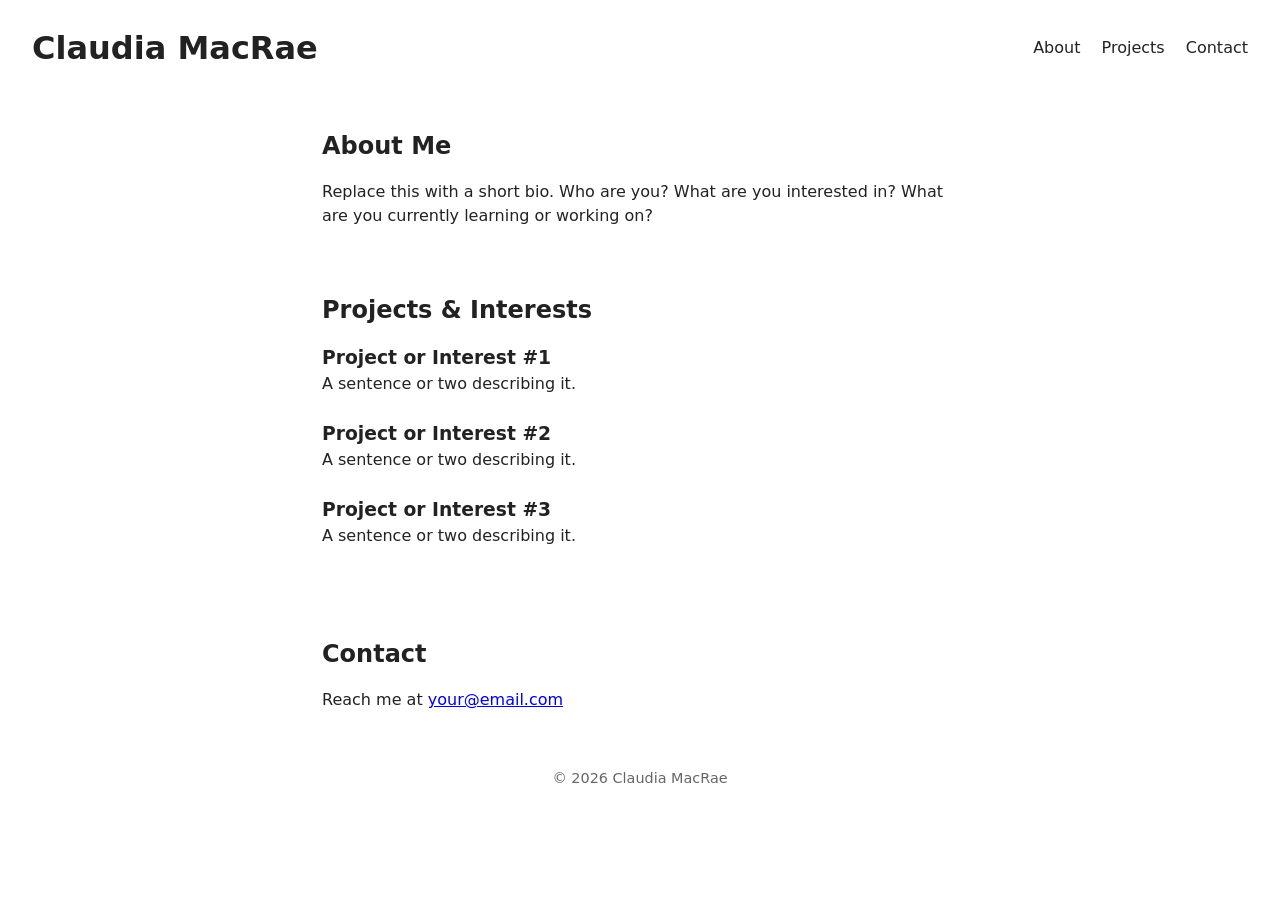
==== index.html @ 401e3c7b "Add first and last name" ====
<!DOCTYPE html>
<html lang="en">
<head>
  <meta charset="UTF-8">
  <meta name="viewport" content="width=device-width, initial-scale=1.0">
  <title>Claudia MacRae — Personal Website</title>
  <link rel="stylesheet" href="styles.css">
</head>
<body>

  <!-- HEADER / NAV -->
  <!-- Keep this simple for now — just your name and maybe links to the sections below -->
  <header>
    <h1>Claudia MacRae</h1>
    <nav>
      <a href="#about">About</a>
      <a href="#projects">Projects</a>
      <a href="#contact">Contact</a>
    </nav>
  </header>

  <!-- ABOUT SECTION -->
  <!-- A few sentences about who you are, what you're into, what you're working on -->
  <section id="about">
    <h2>About Me</h2>
    <p>
      Replace this with a short bio. Who are you? What are you interested in?
      What are you currently learning or working on?
    </p>
  </section>

  <!-- PROJECTS / INTERESTS SECTION -->
  <!-- List things you've made or care about. Doesn't have to be coding-related. -->
  <section id="projects">
    <h2>Projects & Interests</h2>
    <ul>
      <li>
        <h3>Project or Interest #1</h3>
        <p>A sentence or two describing it.</p>
      </li>
      <li>
        <h3>Project or Interest #2</h3>
        <p>A sentence or two describing it.</p>
      </li>
      <li>
        <h3>Project or Interest #3</h3>
        <p>A sentence or two describing it.</p>
      </li>
    </ul>
  </section>

  <!-- CONTACT SECTION -->
  <!-- A way for someone to reach you — email link, social handle, etc. -->
  <section id="contact">
    <h2>Contact</h2>
    <p>
      Reach me at <a href="mailto:your@email.com">your@email.com</a>
    </p>
  </section>

  <!-- FOOTER -->
  <footer>
    <p>&copy; 2026 Claudia MacRae</p>
  </footer>

</body>
</html>
---- styles.css ----
/* ============================================
   BASIC RESET
   A small reset so all browsers start from the
   same baseline. You generally don't need to
   touch this part.
   ============================================ */
* {
  box-sizing: border-box;
  margin: 0;
  padding: 0;
}

body {
  font-family: system-ui, sans-serif;
  line-height: 1.5;
  color: #222;
}

/* ============================================
   YOUR STYLES START HERE
   Everything below is just a starting point —
   change colors, spacing, fonts, layout, etc.
   to make this feel like your own site.
   ============================================ */

header {
  padding: 1.5rem 2rem;
  display: flex;
  justify-content: space-between;
  align-items: center;
}

header nav a {
  margin-left: 1rem;
  text-decoration: none;
  color: inherit;
}

section {
  padding: 2rem;
  max-width: 700px;
  margin: 0 auto;
}

section h2 {
  margin-bottom: 1rem;
}

#projects ul {
  list-style: none;
}

#projects li {
  margin-bottom: 1.5rem;
}

footer {
  text-align: center;
  padding: 1.5rem;
  font-size: 0.9rem;
  color: #666;
}

/* Try adjusting the layout for smaller screens.
   A media query might look something like this: */

/*
@media (max-width: 600px) {
  header {
    flex-direction: column;
    align-items: flex-start;
  }
}
*/
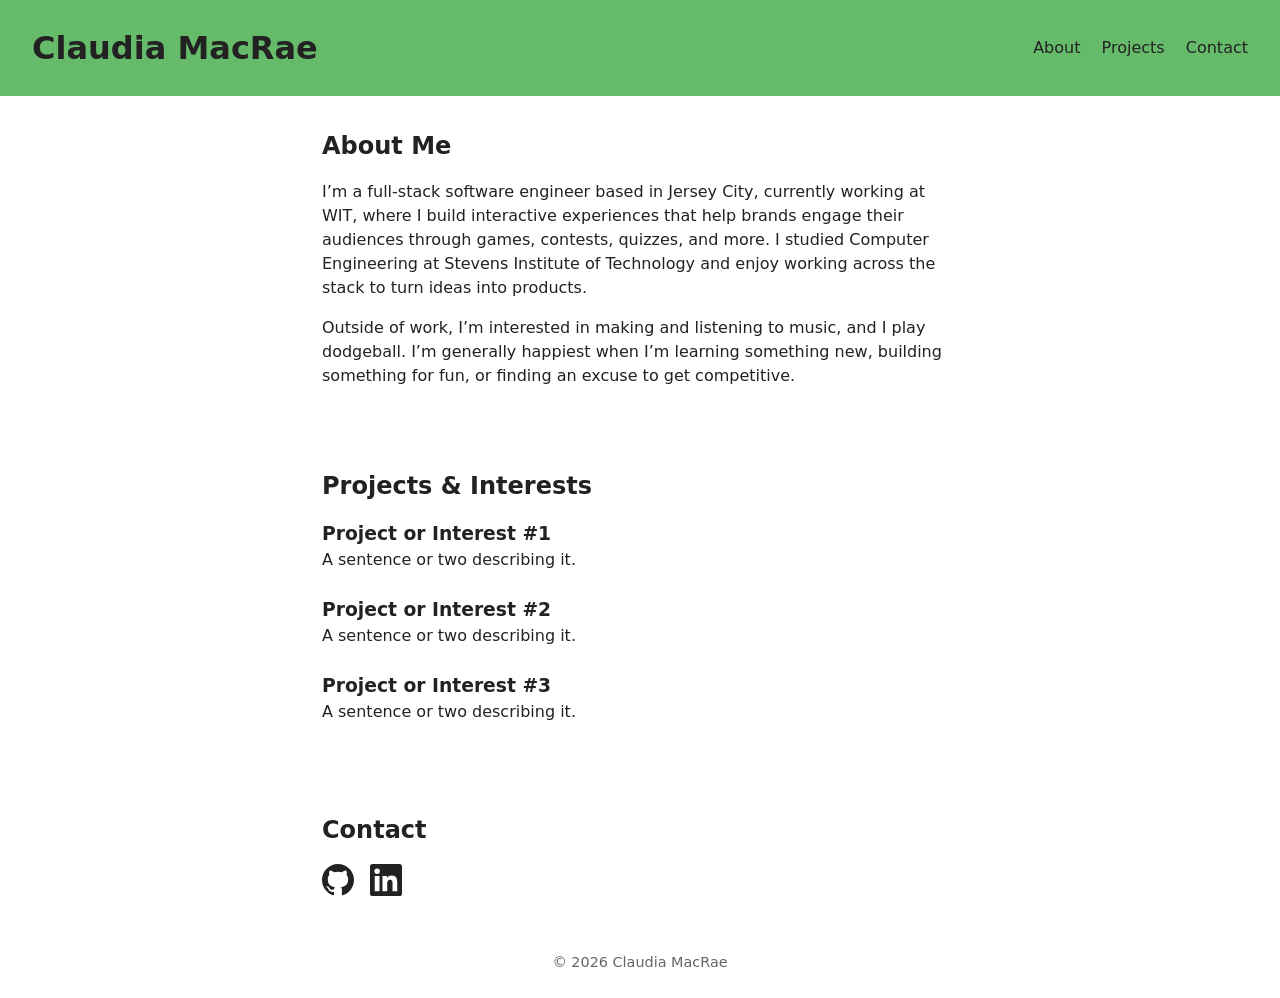
==== commit adf4bc87: "populate about and contact sections" ====
--- a/index.html
+++ b/index.html
@@ -9,7 +9,6 @@
 <body>
 
   <!-- HEADER / NAV -->
-  <!-- Keep this simple for now — just your name and maybe links to the sections below -->
   <header>
     <h1>Claudia MacRae</h1>
     <nav>
@@ -20,13 +19,12 @@
   </header>
 
   <!-- ABOUT SECTION -->
-  <!-- A few sentences about who you are, what you're into, what you're working on -->
   <section id="about">
     <h2>About Me</h2>
     <p>
-      Replace this with a short bio. Who are you? What are you interested in?
-      What are you currently learning or working on?
+      I’m a full-stack software engineer based in Jersey City, currently working at WIT, where I build interactive experiences that help brands engage their audiences through games, contests, quizzes, and more. I studied Computer Engineering at Stevens Institute of Technology and enjoy working across the stack to turn ideas into products.
     </p>
+    <p>Outside of work, I’m interested in making and listening to music, and I play dodgeball. I’m generally happiest when I’m learning something new, building something for fun, or finding an excuse to get competitive.</p>
   </section>
 
   <!-- PROJECTS / INTERESTS SECTION -->
@@ -50,12 +48,16 @@
   </section>
 
   <!-- CONTACT SECTION -->
-  <!-- A way for someone to reach you — email link, social handle, etc. -->
   <section id="contact">
     <h2>Contact</h2>
-    <p>
-      Reach me at <a href="mailto:your@email.com">your@email.com</a>
-    </p>
+    <div class="social-links">
+      <a href="https://github.com/claudiamacrae" target="_blank" rel="noopener noreferrer" aria-label="GitHub">
+        <svg xmlns="http://www.w3.org/2000/svg" viewBox="0 0 24 24" fill="currentColor"><path d="M12 0C5.37 0 0 5.37 0 12c0 5.3 3.438 9.8 8.205 11.385.6.113.82-.258.82-.577 0-.285-.01-1.04-.015-2.04-3.338.724-4.042-1.61-4.042-1.61-.546-1.385-1.335-1.755-1.335-1.755-1.087-.744.084-.729.084-.729 1.205.084 1.838 1.236 1.838 1.236 1.07 1.835 2.809 1.305 3.495.998.108-.776.417-1.305.76-1.605-2.665-.3-5.466-1.332-5.466-5.93 0-1.31.465-2.38 1.235-3.22-.135-.303-.54-1.523.105-3.176 0 0 1.005-.322 3.3 1.23.96-.267 1.98-.399 3-.405 1.02.006 2.04.138 3 .405 2.28-1.552 3.285-1.23 3.285-1.23.645 1.653.24 2.873.12 3.176.765.84 1.23 1.91 1.23 3.22 0 4.61-2.805 5.625-5.475 5.92.42.36.81 1.096.81 2.22 0 1.606-.015 2.896-.015 3.286 0 .315.21.69.825.57C20.565 21.795 24 17.295 24 12c0-6.63-5.37-12-12-12"/></svg>
+      </a>
+      <a href="https://www.linkedin.com/in/claudia-macrae/" target="_blank" rel="noopener noreferrer" aria-label="LinkedIn">
+        <svg xmlns="http://www.w3.org/2000/svg" viewBox="0 0 24 24" fill="currentColor"><path d="M20.447 20.452h-3.554v-5.569c0-1.328-.027-3.037-1.852-3.037-1.853 0-2.136 1.445-2.136 2.939v5.667H9.351V9h3.414v1.561h.046c.477-.9 1.637-1.85 3.37-1.85 3.601 0 4.267 2.37 4.267 5.455v6.286zM5.337 7.433a2.062 2.062 0 0 1-2.063-2.065 2.064 2.064 0 1 1 2.063 2.065zm1.782 13.019H3.555V9h3.564v11.452zM22.225 0H1.771C.792 0 0 .774 0 1.729v20.542C0 23.227.792 24 1.771 24h20.451C23.2 24 24 23.227 24 22.271V1.729C24 .774 23.2 0 22.222 0h.003z"/></svg>
+      </a>
+    </div>
   </section>
 
   <!-- FOOTER -->
--- a/styles.css
+++ b/styles.css
@@ -28,6 +28,9 @@
   display: flex;
   justify-content: space-between;
   align-items: center;
+  position: sticky;
+  top: 0;
+  background: rgba(76, 175, 80, 0.85);
 }
 
 header nav a {
@@ -40,9 +43,14 @@
   padding: 2rem;
   max-width: 700px;
   margin: 0 auto;
+  scroll-margin-top: 5rem;
 }
 
 section h2 {
+  margin-bottom: 1rem;
+}
+
+#about p {
   margin-bottom: 1rem;
 }
 
@@ -52,6 +60,28 @@
 
 #projects li {
   margin-bottom: 1.5rem;
+}
+
+.social-links {
+  display: flex;
+  gap: 1rem;
+}
+
+.social-links a {
+  display: block;
+  width: 32px;
+  height: 32px;
+  color: #222;
+  transition: color 0.2s;
+}
+
+.social-links a:hover {
+  color: #555;
+}
+
+.social-links svg {
+  width: 100%;
+  height: 100%;
 }
 
 footer {
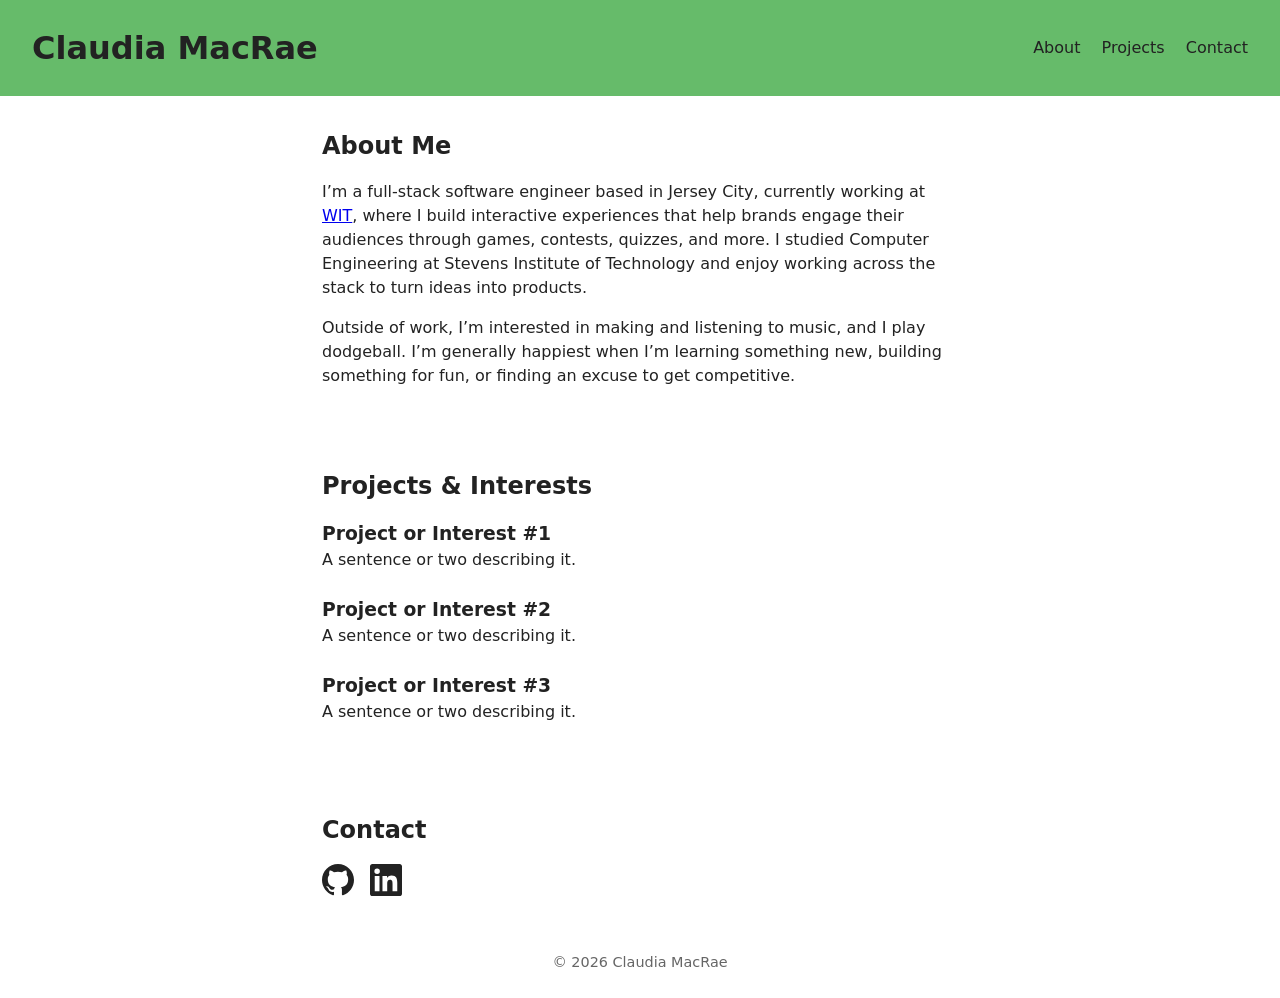
==== commit ed0c70aa: "link to WIT website" ====
--- a/index.html
+++ b/index.html
@@ -22,7 +22,7 @@
   <section id="about">
     <h2>About Me</h2>
     <p>
-      I’m a full-stack software engineer based in Jersey City, currently working at WIT, where I build interactive experiences that help brands engage their audiences through games, contests, quizzes, and more. I studied Computer Engineering at Stevens Institute of Technology and enjoy working across the stack to turn ideas into products.
+      I’m a full-stack software engineer based in Jersey City, currently working at <a href="https://witcontests.com" target="_blank" rel="noopener noreferrer">WIT</a>, where I build interactive experiences that help brands engage their audiences through games, contests, quizzes, and more. I studied Computer Engineering at Stevens Institute of Technology and enjoy working across the stack to turn ideas into products.
     </p>
     <p>Outside of work, I’m interested in making and listening to music, and I play dodgeball. I’m generally happiest when I’m learning something new, building something for fun, or finding an excuse to get competitive.</p>
   </section>
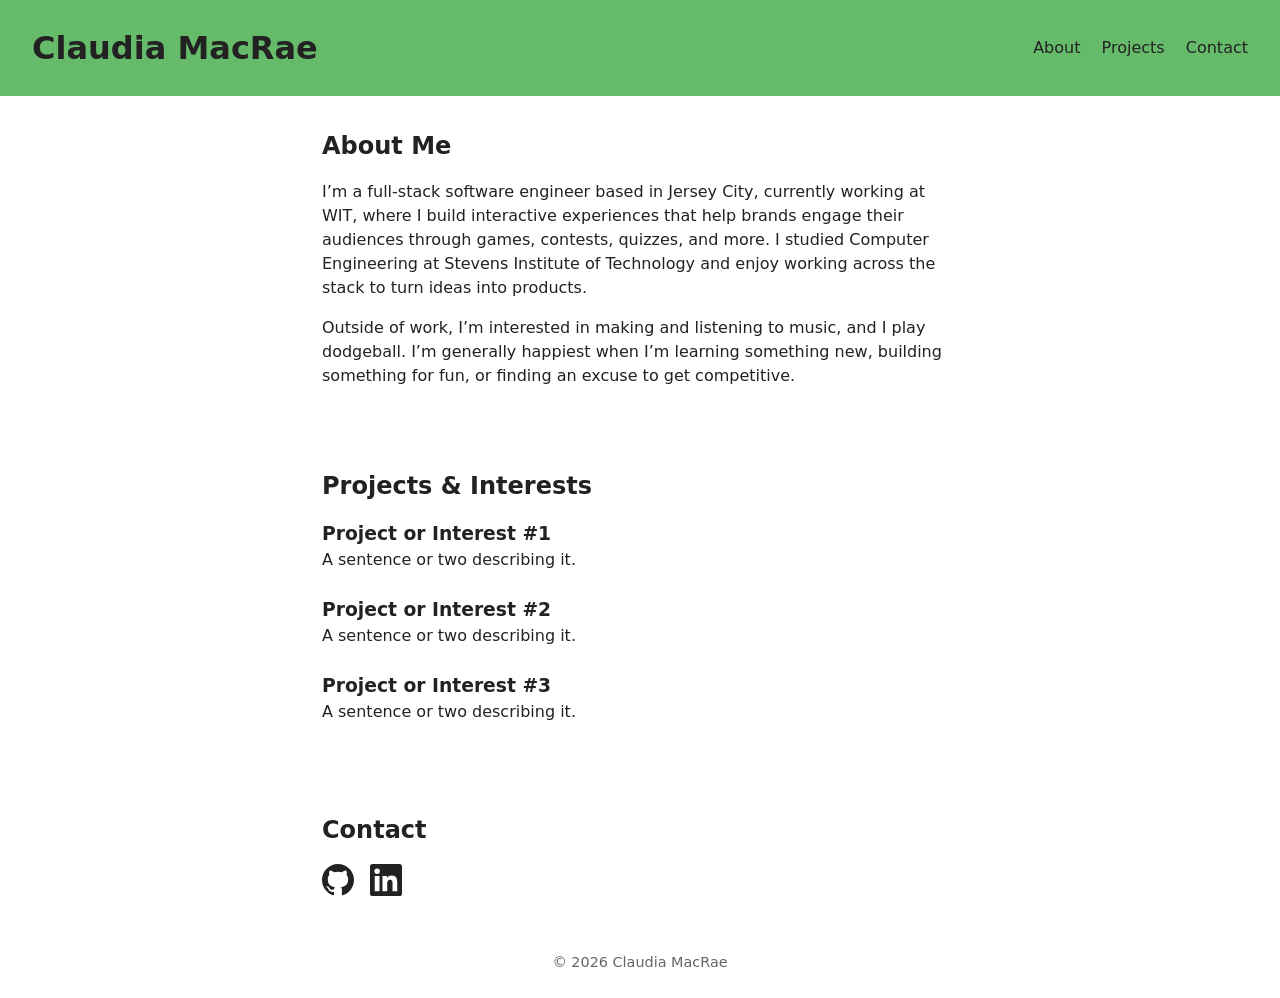
==== commit e6c99d12: "Add boilerplate projects page" ====
--- a/index.html
+++ b/index.html
@@ -33,7 +33,7 @@
     <h2>Projects & Interests</h2>
     <ul>
       <li>
-        <h3>Project or Interest #1</h3>
+        <h3><a href="/projects/project-name/">Project or Interest #1</a></h3>
         <p>A sentence or two describing it.</p>
       </li>
       <li>
--- a/styles.css
+++ b/styles.css
@@ -14,6 +14,15 @@
   font-family: system-ui, sans-serif;
   line-height: 1.5;
   color: #222;
+}
+
+a {
+  text-decoration: none;
+  color: inherit;
+}
+
+a:hover {
+  font-weight: bolder;
 }
 
 /* ============================================
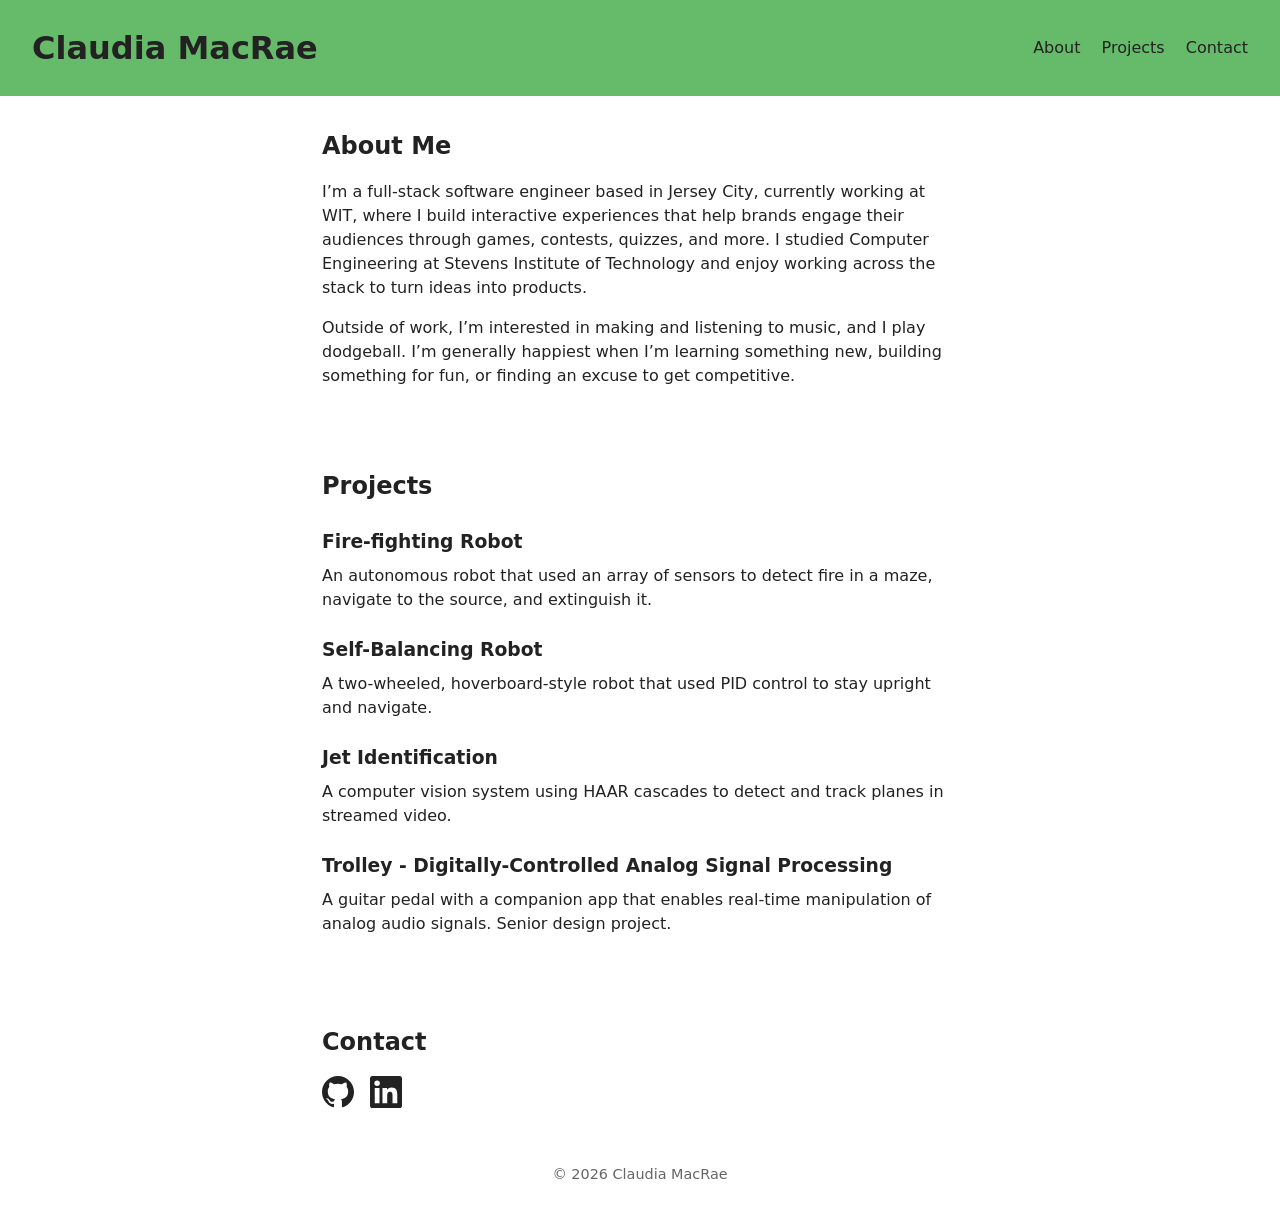
==== commit 8a23176f: "Add project details and first spotlight page" ====
--- a/index.html
+++ b/index.html
@@ -30,19 +30,23 @@
   <!-- PROJECTS / INTERESTS SECTION -->
   <!-- List things you've made or care about. Doesn't have to be coding-related. -->
   <section id="projects">
-    <h2>Projects & Interests</h2>
+    <h2>Projects</h2>
     <ul>
       <li>
-        <h3><a href="/projects/project-name/">Project or Interest #1</a></h3>
-        <p>A sentence or two describing it.</p>
+        <h3><a href="/projects/firefighting/">Fire-fighting Robot</a></h3>
+        <p>An autonomous robot that used an array of sensors to detect fire in a maze, navigate to the source, and extinguish it.</p>
       </li>
       <li>
-        <h3>Project or Interest #2</h3>
-        <p>A sentence or two describing it.</p>
+        <h3>Self-Balancing Robot</h3>
+        <p>A two-wheeled, hoverboard-style robot that used PID control to stay upright and navigate.</p>
       </li>
       <li>
-        <h3>Project or Interest #3</h3>
-        <p>A sentence or two describing it.</p>
+        <h3>Jet Identification</h3>
+        <p>A computer vision system using HAAR cascades to detect and track planes in streamed video.</p>
+      </li>
+      <li>
+        <h3>Trolley - Digitally-Controlled Analog Signal Processing</h3>
+        <p>A guitar pedal with a companion app that enables real-time manipulation of analog audio signals. Senior design project.</p>
       </li>
     </ul>
   </section>
--- a/styles.css
+++ b/styles.css
@@ -59,12 +59,33 @@
   margin-bottom: 1rem;
 }
 
-#about p {
+section h3 {
+  margin-top: 1.5rem;
+  margin-bottom: 0.5rem;
+}
+
+section p {
   margin-bottom: 1rem;
+}
+
+section img {
+  max-width: 100%;
+  height: auto;
+  margin-bottom: 1rem;
+}
+
+section ul {
+  padding-left: 1.25rem;
+  margin-bottom: 1rem;
+}
+
+section li {
+  margin-bottom: 0.5rem;
 }
 
 #projects ul {
   list-style: none;
+  padding-left: 0;
 }
 
 #projects li {
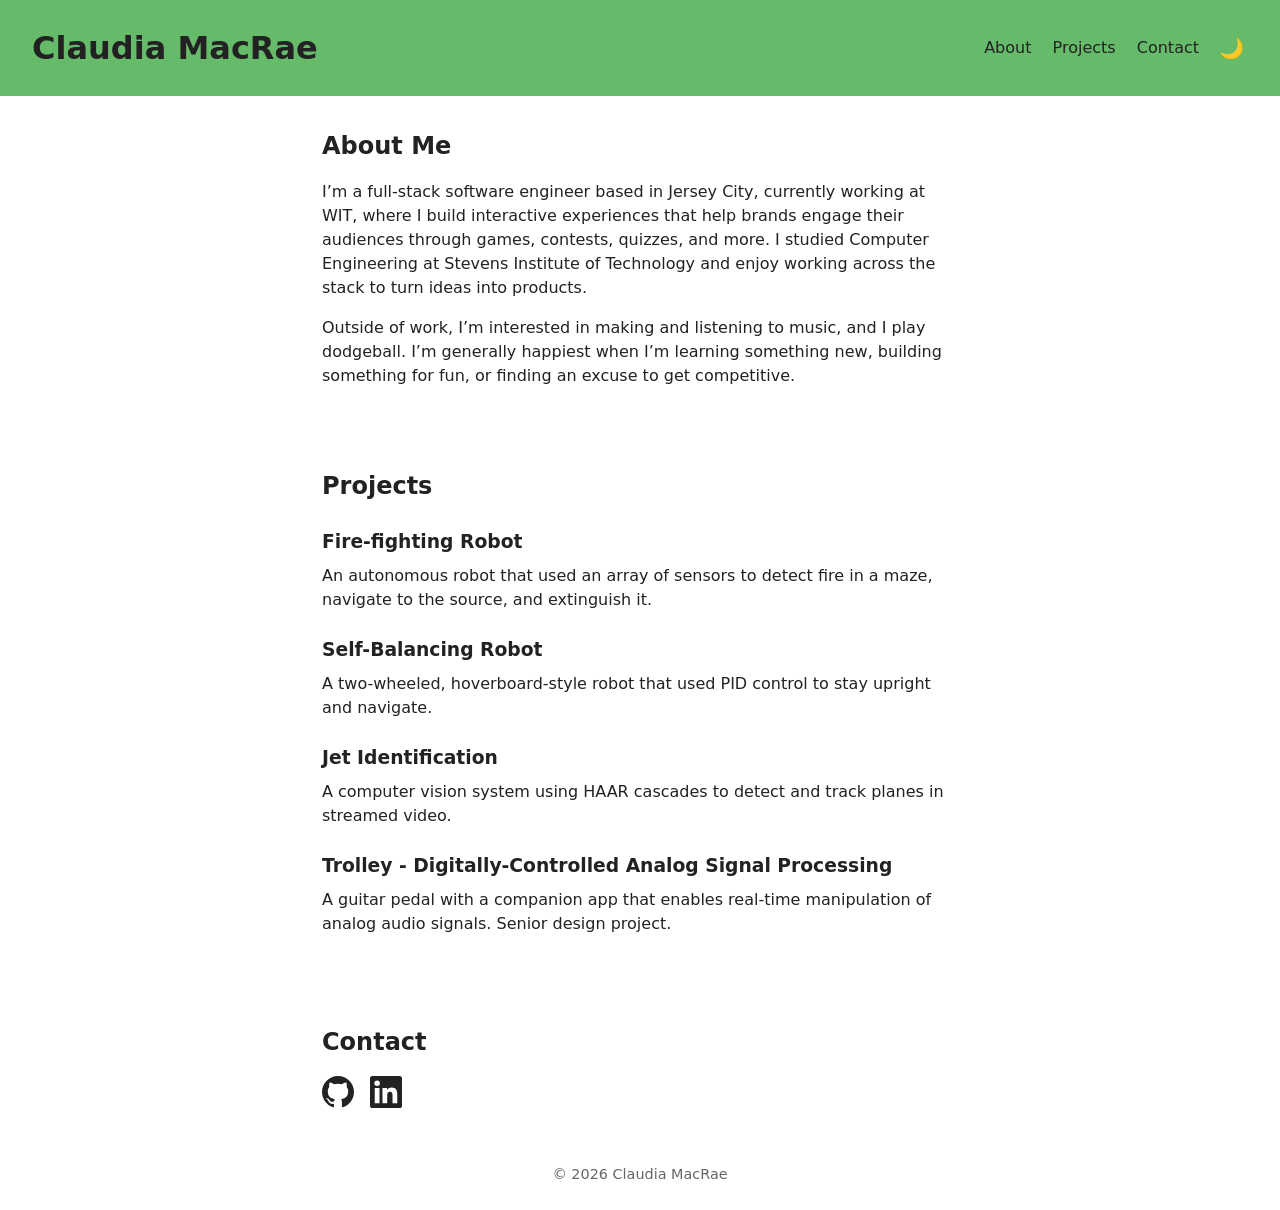
==== commit 86097d4b: "Add dark mode toggle" ====
--- a/index.html
+++ b/index.html
@@ -16,6 +16,7 @@
       <a href="#projects">Projects</a>
       <a href="#contact">Contact</a>
     </nav>
+    <button id="theme-toggle" aria-label="Toggle dark mode">🌙</button>
   </header>
 
   <!-- ABOUT SECTION -->
@@ -69,5 +70,19 @@
     <p>&copy; 2026 Claudia MacRae</p>
   </footer>
 
+  <script>
+    const toggle = document.getElementById('theme-toggle');
+    if (localStorage.getItem('theme') === 'dark') {
+      document.body.classList.add('dark');
+      toggle.textContent = '☀️';
+    }
+    toggle.addEventListener('click', () => {
+      document.body.classList.toggle('dark');
+      const isDark = document.body.classList.contains('dark');
+      toggle.textContent = isDark ? '☀️' : '🌙';
+      localStorage.setItem('theme', isDark ? 'dark' : 'light');
+    });
+  </script>
+
 </body>
 </html>
--- a/styles.css
+++ b/styles.css
@@ -14,6 +14,13 @@
   font-family: system-ui, sans-serif;
   line-height: 1.5;
   color: #222;
+  background: #fff;
+  transition: background 0.3s, color 0.3s;
+}
+
+body.dark {
+  background: #1a1a1a;
+  color: #e0e0e0;
 }
 
 a {
@@ -35,17 +42,33 @@
 header {
   padding: 1.5rem 2rem;
   display: flex;
-  justify-content: space-between;
   align-items: center;
+  gap: 1rem;
   position: sticky;
   top: 0;
   background: rgba(76, 175, 80, 0.85);
+}
+
+body.dark header {
+  background: rgba(89, 65, 106, 0.9);
+}
+
+header nav {
+  margin-left: auto;
 }
 
 header nav a {
   margin-left: 1rem;
   text-decoration: none;
   color: inherit;
+}
+
+#theme-toggle {
+  background: none;
+  border: none;
+  font-size: 1.25rem;
+  cursor: pointer;
+  padding: 0.25rem;
 }
 
 section {
@@ -105,8 +128,16 @@
   transition: color 0.2s;
 }
 
+body.dark .social-links a {
+  color: #e0e0e0;
+}
+
 .social-links a:hover {
   color: #555;
+}
+
+body.dark .social-links a:hover {
+  color: #aaa;
 }
 
 .social-links svg {
@@ -121,6 +152,10 @@
   color: #666;
 }
 
+body.dark footer {
+  color: #999;
+}
+
 /* Try adjusting the layout for smaller screens.
    A media query might look something like this: */
 
